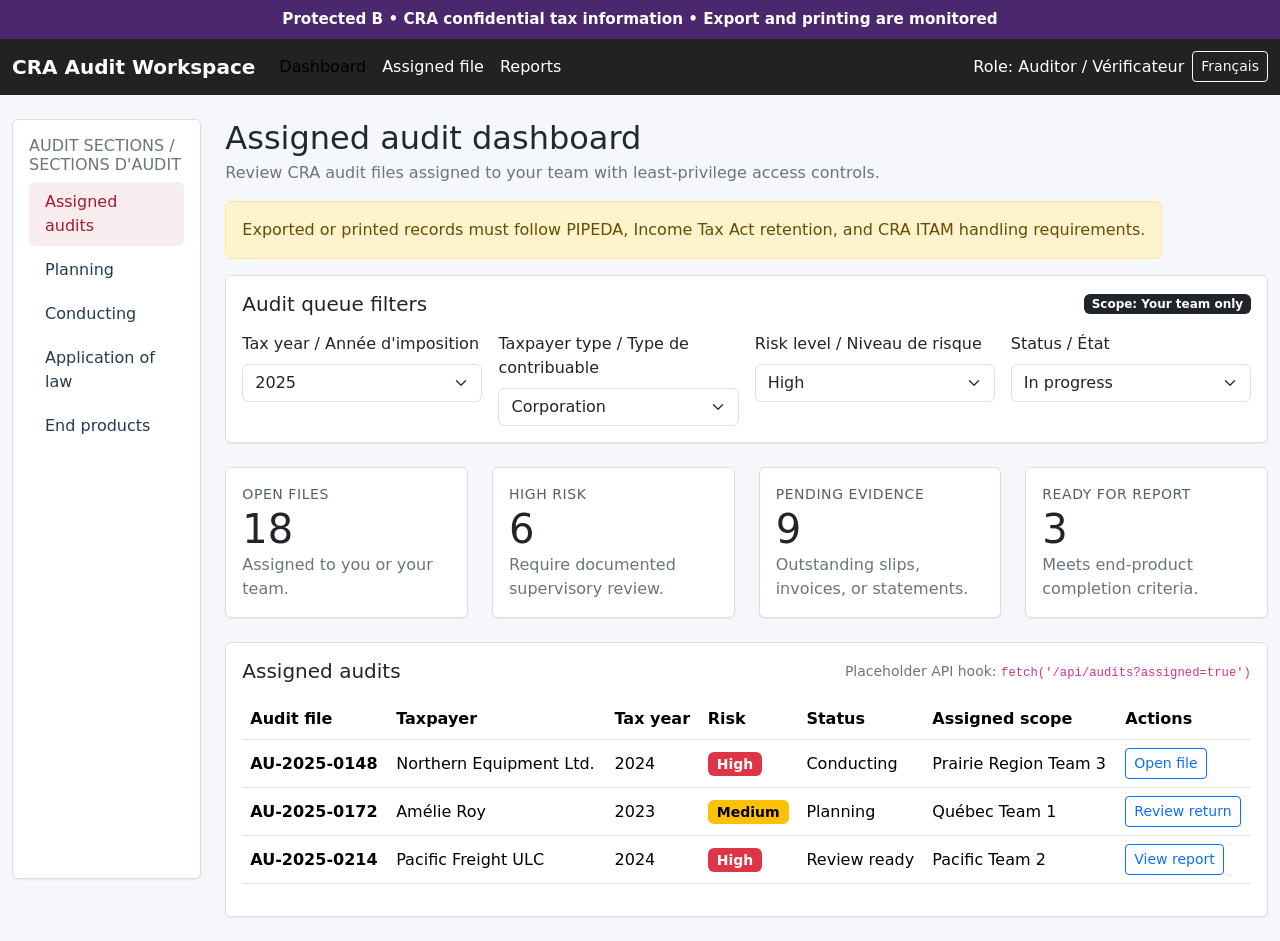
==== index.html @ 05830d77 "Add CRA audit interface templates Co-authored-by: rbigelow <2163551+rbigelow@users.noreply.github.co" ====
<!DOCTYPE html>
<html lang="en">
  <head>
    <meta charset="utf-8">
    <meta name="viewport" content="width=device-width, initial-scale=1">
    <meta http-equiv="Cache-Control" content="no-store, no-cache, must-revalidate">
    <meta http-equiv="Pragma" content="no-cache">
    <title>CRA Audit Dashboard</title>
    <link href="https://cdn.jsdelivr.net/npm/bootstrap@5.3.3/dist/css/bootstrap.min.css" rel="stylesheet" integrity="sha384-QWTKZyjpPEjISv5WaRU9OFeRpok6YctnYmDr5pNlyT2bRjXh0JMhjY6hW+ALEwIH" crossorigin="anonymous">
    <link href="assets/css/styles.css" rel="stylesheet">
  </head>
  <body>
    <a class="skip-link btn btn-light" href="#main-content">Skip to main content</a>
    <div class="protected-banner py-2 text-center fw-semibold">Protected B • CRA confidential tax information • Export and printing are monitored</div>
    <header>
      <nav class="navbar navbar-expand-lg app-navbar no-print" aria-label="Top navigation">
        <div class="container-fluid">
          <a class="navbar-brand fw-semibold" href="index.html">CRA Audit Workspace</a>
          <button class="navbar-toggler bg-light" type="button" data-bs-toggle="collapse" data-bs-target="#topNav" aria-controls="topNav" aria-expanded="false" aria-label="Toggle navigation">
            <span class="navbar-toggler-icon"></span>
          </button>
          <div class="collapse navbar-collapse" id="topNav">
            <ul class="navbar-nav me-auto mb-2 mb-lg-0">
              <li class="nav-item"><a class="nav-link active" aria-current="page" href="index.html">Dashboard</a></li>
              <li class="nav-item"><a class="nav-link" href="audit-file.html">Assigned file</a></li>
              <li class="nav-item"><a class="nav-link" href="audit-report.html">Reports</a></li>
            </ul>
            <div class="d-flex align-items-center gap-2">
              <span class="navbar-text">Role: Auditor / Vérificateur</span>
              <button class="btn btn-outline-light btn-sm" id="localeToggle" type="button">Français</button>
            </div>
          </div>
        </div>
      </nav>
    </header>

    <div class="container-fluid py-4">
      <div class="row g-4">
        <aside class="col-lg-2 sidebar-shell no-print">
          <nav class="card content-card sidebar-nav p-3" aria-label="Audit navigation">
            <h2 class="h6 text-uppercase text-secondary">Audit sections / Sections d'audit</h2>
            <ul class="nav nav-pills flex-column gap-1">
              <li class="nav-item"><a class="nav-link active" href="index.html">Assigned audits</a></li>
              <li class="nav-item"><a class="nav-link" href="audit-file.html#planning">Planning</a></li>
              <li class="nav-item"><a class="nav-link" href="audit-file.html#conducting">Conducting</a></li>
              <li class="nav-item"><a class="nav-link" href="audit-file.html#law">Application of law</a></li>
              <li class="nav-item"><a class="nav-link" href="audit-file.html#end-products">End products</a></li>
            </ul>
          </nav>
        </aside>

        <main class="col-lg-10" id="main-content">
          <div class="d-flex flex-wrap justify-content-between align-items-center gap-3 mb-3">
            <div>
              <h1 class="h2 mb-1">Assigned audit dashboard</h1>
              <p class="text-secondary mb-0">Review CRA audit files assigned to your team with least-privilege access controls.</p>
            </div>
            <div class="alert alert-warning alert-export mb-0 no-print" role="alert">
              Exported or printed records must follow PIPEDA, Income Tax Act retention, and CRA ITAM handling requirements.
            </div>
          </div>

          <section class="card content-card mb-4" aria-labelledby="dashboard-filters">
            <div class="card-body">
              <div class="d-flex justify-content-between align-items-center flex-wrap gap-2 mb-3">
                <h2 class="h5 mb-0" id="dashboard-filters">Audit queue filters</h2>
                <span class="badge text-bg-dark">Scope: Your team only</span>
              </div>
              <form class="row g-3 no-print">
                <div class="col-md-3">
                  <label class="form-label" for="taxYear">Tax year / Année d'imposition</label>
                  <select class="form-select" id="taxYear">
                    <option>2025</option>
                    <option>2024</option>
                    <option>2023</option>
                  </select>
                </div>
                <div class="col-md-3">
                  <label class="form-label" for="taxpayerType">Taxpayer type / Type de contribuable</label>
                  <select class="form-select" id="taxpayerType">
                    <option>Corporation</option>
                    <option>Individual</option>
                    <option>Trust</option>
                  </select>
                </div>
                <div class="col-md-3">
                  <label class="form-label" for="riskLevel">Risk level / Niveau de risque</label>
                  <select class="form-select" id="riskLevel">
                    <option>High</option>
                    <option>Medium</option>
                    <option>Low</option>
                  </select>
                </div>
                <div class="col-md-3">
                  <label class="form-label" for="statusFilter">Status / État</label>
                  <select class="form-select" id="statusFilter">
                    <option>In progress</option>
                    <option>Planning</option>
                    <option>Review ready</option>
                  </select>
                </div>
              </form>
            </div>
          </section>

          <section class="row g-4 mb-4" aria-label="Dashboard metrics">
            <div class="col-md-3">
              <div class="card content-card h-100"><div class="card-body"><div class="data-label">Open files</div><div class="display-6">18</div><p class="mb-0 text-secondary">Assigned to you or your team.</p></div></div>
            </div>
            <div class="col-md-3">
              <div class="card content-card h-100"><div class="card-body"><div class="data-label">High risk</div><div class="display-6">6</div><p class="mb-0 text-secondary">Require documented supervisory review.</p></div></div>
            </div>
            <div class="col-md-3">
              <div class="card content-card h-100"><div class="card-body"><div class="data-label">Pending evidence</div><div class="display-6">9</div><p class="mb-0 text-secondary">Outstanding slips, invoices, or statements.</p></div></div>
            </div>
            <div class="col-md-3">
              <div class="card content-card h-100"><div class="card-body"><div class="data-label">Ready for report</div><div class="display-6">3</div><p class="mb-0 text-secondary">Meets end-product completion criteria.</p></div></div>
            </div>
          </section>

          <section class="card content-card" aria-labelledby="assigned-audits-heading">
            <div class="card-body" data-api-endpoint="/api/audits?assigned=true">
              <div class="d-flex justify-content-between align-items-center flex-wrap gap-2 mb-3">
                <h2 class="h5 mb-0" id="assigned-audits-heading">Assigned audits</h2>
                <div class="small text-secondary">Placeholder API hook: <code>fetch('/api/audits?assigned=true')</code></div>
              </div>
              <div class="table-responsive">
                <table class="table table-hover align-middle">
                  <thead>
                    <tr>
                      <th scope="col">Audit file</th>
                      <th scope="col">Taxpayer</th>
                      <th scope="col">Tax year</th>
                      <th scope="col">Risk</th>
                      <th scope="col">Status</th>
                      <th scope="col">Assigned scope</th>
                      <th scope="col">Actions</th>
                    </tr>
                  </thead>
                  <tbody>
                    <tr>
                      <td><strong>AU-2025-0148</strong></td>
                      <td>Northern Equipment Ltd.</td>
                      <td>2024</td>
                      <td><span class="badge text-bg-danger risk-chip">High</span></td>
                      <td>Conducting</td>
                      <td>Prairie Region Team 3</td>
                      <td><a class="btn btn-sm btn-outline-primary" href="audit-file.html">Open file</a></td>
                    </tr>
                    <tr>
                      <td><strong>AU-2025-0172</strong></td>
                      <td>Amélie Roy</td>
                      <td>2023</td>
                      <td><span class="badge text-bg-warning risk-chip">Medium</span></td>
                      <td>Planning</td>
                      <td>Québec Team 1</td>
                      <td><a class="btn btn-sm btn-outline-primary" href="tax-return.html">Review return</a></td>
                    </tr>
                    <tr>
                      <td><strong>AU-2025-0214</strong></td>
                      <td>Pacific Freight ULC</td>
                      <td>2024</td>
                      <td><span class="badge text-bg-danger risk-chip">High</span></td>
                      <td>Review ready</td>
                      <td>Pacific Team 2</td>
                      <td><a class="btn btn-sm btn-outline-primary" href="audit-report.html">View report</a></td>
                    </tr>
                  </tbody>
                </table>
              </div>
            </div>
          </section>
        </main>
      </div>
    </div>

    <script src="https://cdn.jsdelivr.net/npm/bootstrap@5.3.3/dist/js/bootstrap.bundle.min.js" integrity="sha384-YvpcrYf0tY3lHB60NNkmXc5s9fDVZLESaAA55NDzOxhy9GkcIdslK1eN7N6jIeHz" crossorigin="anonymous"></script>
    <script src="assets/js/app.js"></script>
  </body>
</html>
---- assets/css/styles.css ----
:root {
  --cra-red: #a6192e;
  --cra-dark: #222;
  --cra-border: #d9dee3;
  --cra-bg: #f5f7fa;
  --cra-protected: #4b286d;
}

body {
  background-color: var(--cra-bg);
  color: #1f2933;
}

.skip-link {
  position: absolute;
  left: -999px;
  top: auto;
}

.skip-link:focus {
  left: 1rem;
  top: 1rem;
  z-index: 1100;
}

.protected-banner {
  background: var(--cra-protected);
  color: #fff;
  font-size: 0.95rem;
}

.app-navbar {
  background: var(--cra-dark);
}

.app-navbar .navbar-brand,
.app-navbar .nav-link,
.app-navbar .navbar-text {
  color: #fff;
}

.sidebar-nav {
  min-height: calc(100vh - 140px);
}

.sidebar-nav .nav-link {
  color: #243b53;
  border-radius: 0.375rem;
}

.sidebar-nav .nav-link.active,
.sidebar-nav .nav-link:focus,
.sidebar-nav .nav-link:hover {
  background-color: rgba(166, 25, 46, 0.08);
  color: var(--cra-red);
}

.content-card {
  border: 1px solid var(--cra-border);
  box-shadow: 0 1px 2px rgba(15, 23, 42, 0.06);
}

.data-label {
  color: #52606d;
  font-size: 0.875rem;
  text-transform: uppercase;
  letter-spacing: 0.04em;
}

.audit-note {
  border-left: 4px solid var(--cra-red);
}

.evidence-preview {
  min-height: 280px;
  background: repeating-linear-gradient(
    45deg,
    #fff,
    #fff 10px,
    #f8f9fa 10px,
    #f8f9fa 20px
  );
  border: 1px dashed var(--cra-border);
}

.risk-chip {
  font-size: 0.875rem;
}

.table thead th {
  white-space: nowrap;
}

.sensitive-value[hidden] {
  display: none !important;
}

.print-warning {
  border-left: 4px solid #fd7e14;
}

@media print {
  .no-print,
  .sidebar-shell,
  .app-navbar,
  .protected-banner,
  .btn,
  .modal,
  .breadcrumb,
  .alert-export {
    display: none !important;
  }

  body {
    background: #fff;
  }

  .card,
  .content-card {
    border: 1px solid #adb5bd;
    box-shadow: none;
  }
}
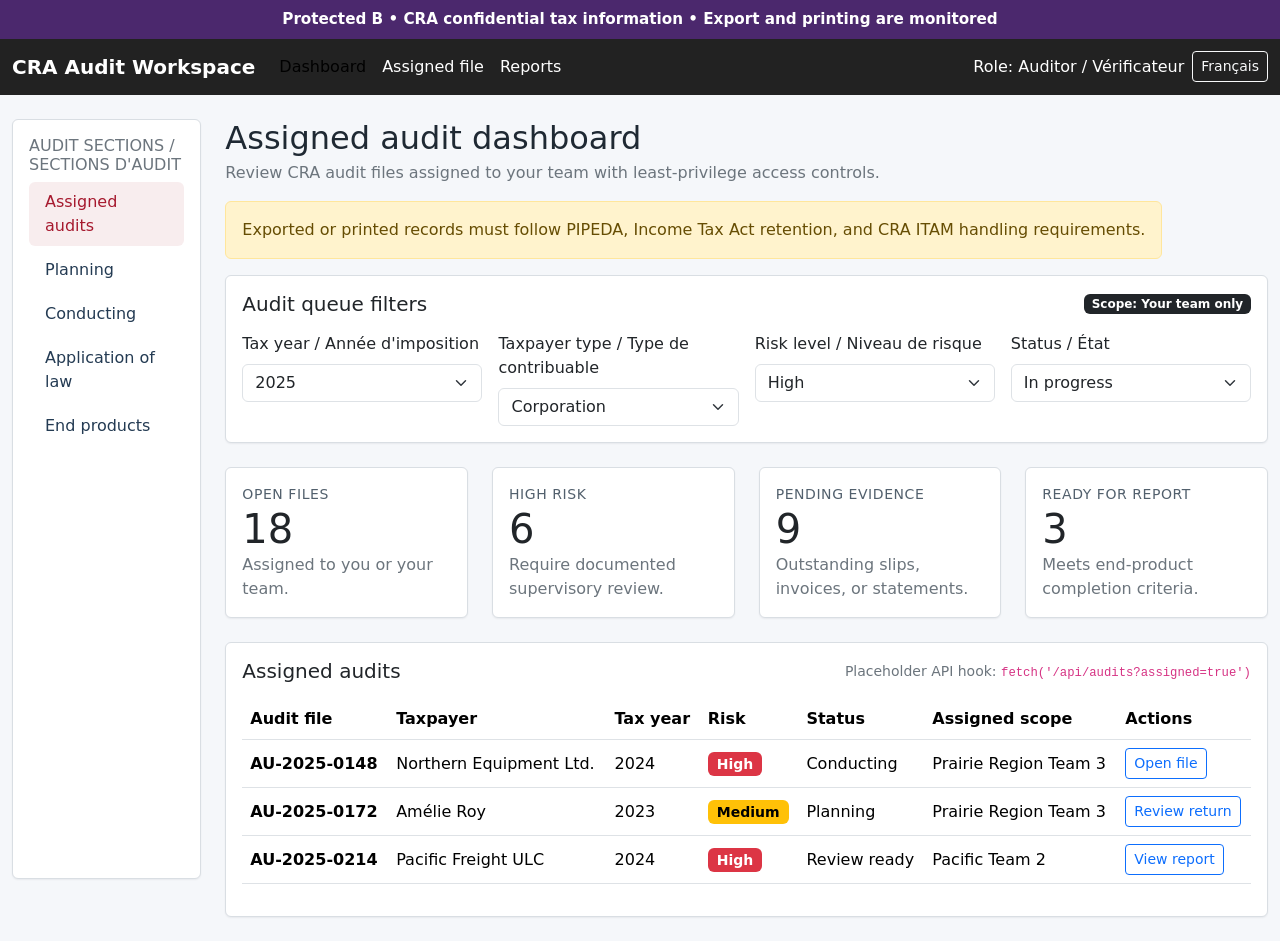
==== commit a5883472: "Harden CRA report and masking flow Co-authored-by: rbigelow <2163551+rbigelow@users.noreply.github.c" ====
--- a/index.html
+++ b/index.html
@@ -153,7 +153,7 @@
                       <td>2023</td>
                       <td><span class="badge text-bg-warning risk-chip">Medium</span></td>
                       <td>Planning</td>
-                      <td>Québec Team 1</td>
+                      <td>Prairie Region Team 3</td>
                       <td><a class="btn btn-sm btn-outline-primary" href="tax-return.html">Review return</a></td>
                     </tr>
                     <tr>
